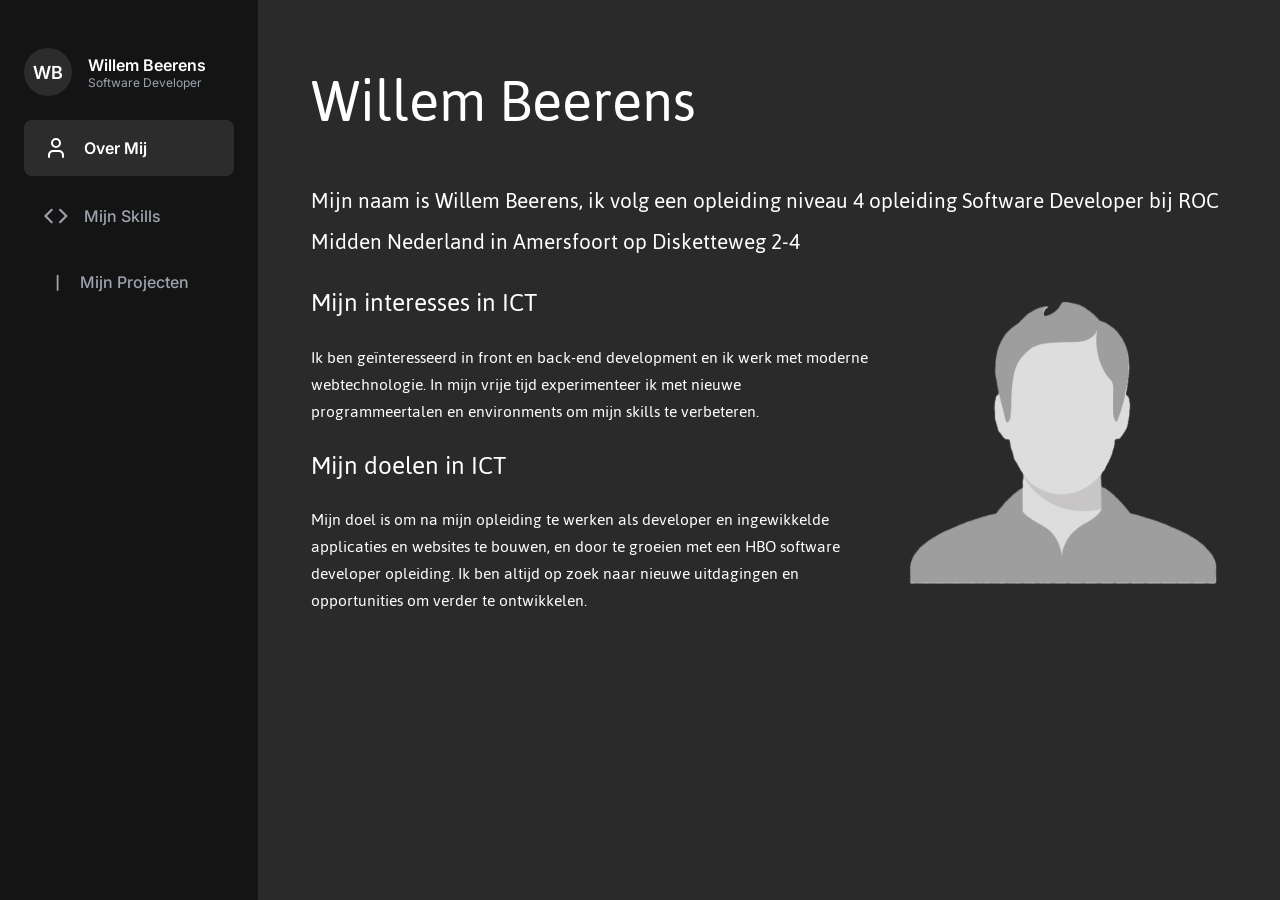
==== index.html @ 6ef70113 "readme.md" ====
<!DOCTYPE html>
<html lang="en">

<head>
    <meta charset="UTF-8">
    <meta name="viewport" content="width=device-width, initial-scale=1.0">
    <title>Over Mij</title>
    <link rel="stylesheet" href="index.css">
    <link rel="preconnect" href="https://fonts.googleapis.com">
    <link rel="preconnect" href="https://fonts.gstatic.com" crossorigin>
    <link href="https://fonts.googleapis.com/css2?family=Inter:wght@400;600&display=swap" rel="stylesheet">
    <link href="https://fonts.googleapis.com/css2?family=Jaldi&display=swap" rel="stylesheet">

</head>

<body>
    <header>
        <div class="sidebar">
            <div class="profile">
                <div class="avatar">
                    <p>WB</p>
                </div>
                <div>
                    <div class="naam">Willem Beerens</div>
                    <div class="naam2">Software Developer</div>
                </div>
            </div>
            <div class="navigatie">
                <a class="nav_overmij" href="index.html">
                    <svg xmlns="http://www.w3.org/2000/svg" width="24" height="24" viewBox="0 0 24 24" fill="none">
                        <path
                            d="M19.0008 21V19C19.0008 17.9391 18.5793 16.9217 17.8291 16.1716C17.0789 15.4214 16.0613 15 15.0003 15H8.99966C7.93867 15 6.92114 15.4214 6.17091 16.1716C5.42067 16.9217 4.9992 17.9391 4.9992 19V21M16.0005 7C16.0005 9.20914 14.2094 11 12 11C9.79061 11 7.99954 9.20914 7.99954 7C7.99954 4.79086 9.79061 3 12 3C14.2094 3 16.0005 4.79086 16.0005 7Z"
                            stroke="white" stroke-width="2" stroke-linecap="round" />
                    </svg>
                    <p>Over Mij</p>
                </a>
                <a class="nav_mijnskills" href="mijn_skills.html">
                    <svg xmlns="http://www.w3.org/2000/svg" width="23" height="14" viewBox="0 0 23 14" fill="none">
                        <path d="M15.4154 13L21.4159 7L15.4154 1M7.41475 1L1.41427 7L7.41475 13" stroke="#9CA3AF"
                            stroke-width="2" stroke-linecap="round" />
                    </svg>
                    <p>Mijn Skills</p>
                </a>
                <a class="nav_mijnprojecten" href="mijn_projecten.html">
                    <svg xmlns="http://www.w3.org/2000/svg" width="22" height="20" viewBox="0 0 22 20" fill="none">
                        <path
                            d="M15.0011 19V3C15e.0011 2.46957 14.7904 1.96086 14.4153 1.58579C14.0402 1.21071 13.5314 1 13.001 1H9.00064C8.47016 1 7.96142 1.21071 7.58631 1.58579C7.21121 1.96086 7.00048 2.46957 7.00048 3V19M3.00016 5H19.0014C20.1061 5 21.0016 5.89543 21.0016 7V17C21.0016 18.1046 20.1061 19 19.0014 19H3.00016C1.8955 19 1 18.1046 1 17V7C1 5.89543 1.8955 5 3.00016 5Z"
                            stroke="#9CA3AF" stroke-width="2" stroke-linecap="round" />
                    </svg>
                    <p>Mijn Projecten</p>
                </a>
            </div>
        </div>
        <div class="main">
            <div class="content">
                <p class="title">Willem Beerens</p>
                <p class="descriptie">Mijn naam is Willem Beerens, ik volg een opleiding niveau 4 opleiding Software
                    Developer bij ROC Midden
                    Nederland in Amersfoort op Disketteweg 2-4</p>
                <div class="content_row">
                    <div class="text">
                        <p class="title2">
                            Mijn interesses in ICT

                        </p>
                        <p class="kop">
                            Ik ben geïnteresseerd in front en back-end development en ik werk met moderne
                            webtechnologie. In mijn vrije tijd experimenteer ik met nieuwe
                            programmeertalen en environments om mijn skills te verbeteren.
                        </p>
                        <p class="title2">
                            Mijn doelen in ICT

                        </p>
                        <p class="kop">
                            Mijn doel is om na mijn opleiding te werken als developer en
                            ingewikkelde applicaties en websites te bouwen, en door te groeien met
                            een HBO software developer opleiding. Ik ben altijd op zoek naar
                            nieuwe uitdagingen en opportunities om verder te ontwikkelen.
                        </p>
                    </div>
                    <div class="foto">
                        <img src="placeholder.png" alt="placeholder">
                    </div>
                </div>
            </div>
        </div>
    </header>
</body>

</html>
---- index.css ----
body {
    margin: 0;
    background: #2A2A2A;
    font-family: "Inter", sans-serif;
}

header {
    display: flex;
}

.sidebar {
    position: sticky;
    top: 0;
    flex-shrink: 0;
    box-sizing: border-box;
    display: flex;
    width: 258px;
    padding: 48px 24px;
    height: 100vh;
    flex-direction: column;
    align-items: flex-start;
    gap: 24px;
    background: #141414;
}

.profile {
    display: flex;
    align-items: center;
    gap: 16px;
    align-self: stretch;
}

.avatar {
    display: flex;
    flex-shrink: 0;
    width: 48px;
    height: 48px;
    flex-direction: column;
    justify-content: center;
    align-items: center;
    border-radius: 24px;
    background: rgba(255, 255, 255, 0.10);
}

.avatar p {
    color: #FFF;
    font-family: "Inter", sans-serif;
    font-size: 18px;
    font-style: normal;
    font-weight: 600;
    line-height: normal;
}

.naam {
    color: #FFF;
    font-family: Inter;
    font-size: 16px;
    font-style: normal;
    font-weight: 600;
    line-height: normal;
    margin: 0px;
    display: flex;
    flex-direction: column;
    align-items: flex-start;
    gap: 2px;
}

.naam2 {
    margin: 0px;
    color: #9CA3AF;
    font-family: "Inter", sans-serif;
    font-size: 12px;
    font-style: normal;
    font-weight: 400;
    line-height: normal;
}

.navigatie {
    display: flex;
    flex-direction: column;
    align-items: flex-start;
    gap: 12px;
    align-self: stretch;
}

.navigatie a {
    text-decoration: none;
}

.nav_overmij {
    display: flex;
    padding: 16px 20px;
    align-items: center;
    gap: 16px;
    align-self: stretch;
    border-radius: 8px;
    background: rgba(255, 255, 255, 0.10);
}

.nav_overmij svg {
    width: 24px;
    height: 24px;
}

.nav_overmij p {
    margin: 0;
    color: #FFF;
    font-family: "Inter", sans-serif;
    font-size: 16px;
    font-style: normal;
    font-weight: 600;
    line-height: normal;
}

.nav_mijnskills {
    display: flex;
    padding: 16px 20px;
    align-items: center;
    gap: 16px;
    align-self: stretch;
    border-radius: 8px;
    background: rgba(0, 0, 0, 0.00);
}

.nav_mijnskills:hover {
    background-color: rgb(31, 31, 31)
}

.nav_mijnskills svg {
    width: 24px;
    height: 24px;
    stroke-width: 2px;
    stroke: #9CA3AF;
}

.nav_mijnskills p {
    margin: 0;
    color: #9CA3AF;
    font-family: "Inter", sans-serif;
    font-size: 16px;
    font-style: normal;
    font-weight: 500;
    line-height: normal;
}

.nav_mijnprojecten {
    display: flex;
    padding: 16px 20px;
    align-items: center;
    gap: 16px;
    align-self: stretch;
    border-radius: 8px;
    background: rgba(0, 0, 0, 0.00);
}

.nav_mijnprojecten:hover {
    background-color: rgb(31, 31, 31)
}

.nav_mijnprojecten svg {
    width: 20.002px;
    height: 18px;
    stroke-width: 2px;
    stroke: #9CA3AF;
}

.nav_mijnprojecten p {
    margin: 0;
    color: #9CA3AF;
    font-family: "Inter", sans-serif;
    font-size: 16px;
    font-style: normal;
    font-weight: 500;
    line-height: normal;
}

.main {
    box-sizing: border-box;
    display: flex;
    flex: 1;
    min-height: 100vh;
    padding: 48px 53px 0;
    align-items: flex-start;
}

.content {
    display: flex;
    max-width: 1077px;
    flex-direction: column;
    align-items: flex-start;
    gap: 24px;
}

.content p.title {
    margin: 0;
    align-self: stretch;
    color: #FFF;
    font-family: "Jaldi", sans-serif;
    font-size: 64px;
    font-style: normal;
    font-weight: 400;
    line-height: normal;
}

.content p.descriptie {
    margin: 0;
    align-self: stretch;
    color: #FFF;
    font-family: "Jaldi", sans-serif;
    font-size: 24px;
    font-style: normal;
    font-weight: 400;
    line-height: normal;
}

.content_row {
    display: flex;
    align-items: flex-start;
    gap: 24px;
    flex: 1 0 0;
    align-self: stretch;
}

.text {
    display: flex;
    width: 100%;
    max-width: 672px;
    flex-direction: column;
    align-items: flex-start;
    gap: 24px;
    align-self: stretch;
}

.title2 {
    margin: 0;
    color: #FFF;
    font-family: "Jaldi", sans-serif;
    font-size: 28px;
    font-weight: 400;
    line-height: 1.2;
}

.kop {
    margin: 0;
    color: #FFF;
    font-family: "Jaldi", sans-serif;
    font-size: 18px;
    font-weight: 400;
    line-height: 1.5;
}

.foto {
    width: 329px;
    flex-shrink: 0;
}

.foto img {
    display: block;
    width: 100%;
    height: auto;
}
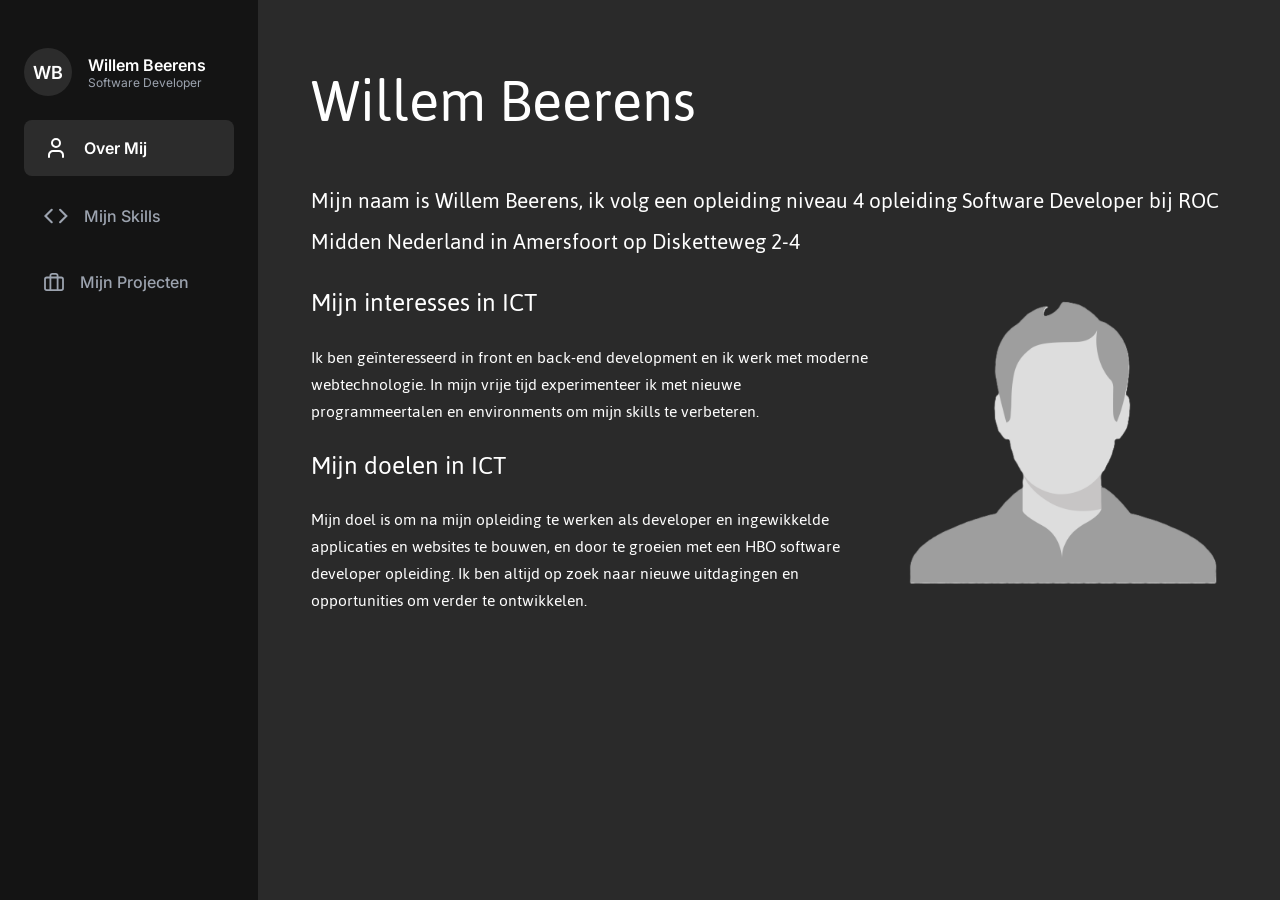
==== commit 29d7801d: "portfolio 1.0" ====
--- a/index.html
+++ b/index.html
@@ -5,7 +5,7 @@
     <meta charset="UTF-8">
     <meta name="viewport" content="width=device-width, initial-scale=1.0">
     <title>Over Mij</title>
-    <link rel="stylesheet" href="index.css">
+    <link rel="stylesheet" href="css/index.css">
     <link rel="preconnect" href="https://fonts.googleapis.com">
     <link rel="preconnect" href="https://fonts.gstatic.com" crossorigin>
     <link href="https://fonts.googleapis.com/css2?family=Inter:wght@400;600&display=swap" rel="stylesheet">
@@ -43,9 +43,9 @@
                 </a>
                 <a class="nav_mijnprojecten" href="mijn_projecten.html">
                     <svg xmlns="http://www.w3.org/2000/svg" width="22" height="20" viewBox="0 0 22 20" fill="none">
-                        <path
-                            d="M15.0011 19V3C15e.0011 2.46957 14.7904 1.96086 14.4153 1.58579C14.0402 1.21071 13.5314 1 13.001 1H9.00064C8.47016 1 7.96142 1.21071 7.58631 1.58579C7.21121 1.96086 7.00048 2.46957 7.00048 3V19M3.00016 5H19.0014C20.1061 5 21.0016 5.89543 21.0016 7V17C21.0016 18.1046 20.1061 19 19.0014 19H3.00016C1.8955 19 1 18.1046 1 17V7C1 5.89543 1.8955 5 3.00016 5Z"
-                            stroke="#9CA3AF" stroke-width="2" stroke-linecap="round" />
+                    <path
+                        d="M15.0011 19V3C15.0011 2.46957 14.7904 1.96086 14.4153 1.58579C14.0402 1.21071 13.5314 1 13.001 1H9.00064C8.47016 1 7.96142 1.21071 7.58631 1.58579C7.21121 1.96086 7.00048 2.46957 7.00048 3V19M3.00016 5H19.0014C20.1061 5 21.0016 5.89543 21.0016 7V17C21.0016 18.1046 20.1061 19 19.0014 19H3.00016C1.8955 19 1 18.1046 1 17V7C1 5.89543 1.8955 5 3.00016 5Z"
+                        stroke="#9CA3AF" stroke-width="2" stroke-linecap="round" />
                     </svg>
                     <p>Mijn Projecten</p>
                 </a>
--- a/css/index.css
+++ b/css/index.css
@@ -0,0 +1,263 @@
+body {
+    margin: 0;
+    background: #2A2A2A;
+    font-family: "Inter", sans-serif;
+}
+
+header {
+    display: flex;
+}
+
+.sidebar {
+    position: sticky;
+    top: 0;
+    flex-shrink: 0;
+    box-sizing: border-box;
+    display: flex;
+    width: 258px;
+    padding: 48px 24px;
+    height: 100vh;
+    flex-direction: column;
+    align-items: flex-start;
+    gap: 24px;
+    background: #141414;
+}
+
+.profile {
+    display: flex;
+    align-items: center;
+    gap: 16px;
+    align-self: stretch;
+}
+
+.avatar {
+    display: flex;
+    flex-shrink: 0;
+    width: 48px;
+    height: 48px;
+    flex-direction: column;
+    justify-content: center;
+    align-items: center;
+    border-radius: 24px;
+    background: rgba(255, 255, 255, 0.10);
+}
+
+.avatar p {
+    color: #FFF;
+    font-family: "Inter", sans-serif;
+    font-size: 18px;
+    font-style: normal;
+    font-weight: 600;
+    line-height: normal;
+}
+
+.naam {
+    color: #FFF;
+    font-family: Inter;
+    font-size: 16px;
+    font-style: normal;
+    font-weight: 600;
+    line-height: normal;
+    margin: 0px;
+    display: flex;
+    flex-direction: column;
+    align-items: flex-start;
+    gap: 2px;
+}
+
+.naam2 {
+    margin: 0px;
+    color: #9CA3AF;
+    font-family: "Inter", sans-serif;
+    font-size: 12px;
+    font-style: normal;
+    font-weight: 400;
+    line-height: normal;
+}
+
+.navigatie {
+    display: flex;
+    flex-direction: column;
+    align-items: flex-start;
+    gap: 12px;
+    align-self: stretch;
+}
+
+.navigatie a {
+    text-decoration: none;
+}
+
+.nav_overmij {
+    display: flex;
+    padding: 16px 20px;
+    align-items: center;
+    gap: 16px;
+    align-self: stretch;
+    border-radius: 8px;
+    background: rgba(255, 255, 255, 0.10);
+}
+
+.nav_overmij svg path{
+    width: 24px;
+    height: 24px;
+    stroke-width: 2px;
+    stroke: #FFF;
+}
+
+.nav_overmij p {
+    margin: 0;
+    color: #FFF;
+    font-family: "Inter", sans-serif;
+    font-size: 16px;
+    font-style: normal;
+    font-weight: 600;
+    line-height: normal;
+}
+
+.nav_mijnskills {
+    display: flex;
+    padding: 16px 20px;
+    align-items: center;
+    gap: 16px;
+    align-self: stretch;
+    border-radius: 8px;
+    background: rgba(0, 0, 0, 0.00);
+}
+
+.nav_mijnskills:hover {
+    background-color: rgb(31, 31, 31)
+}
+
+.nav_mijnskills svg {
+    width: 24px;
+    height: 24px;
+    stroke-width: 2px;
+    stroke: #9CA3AF;
+}
+
+.nav_mijnskills p {
+    margin: 0;
+    color: #9CA3AF;
+    font-family: "Inter", sans-serif;
+    font-size: 16px;
+    font-style: normal;
+    font-weight: 500;
+    line-height: normal;
+}
+
+.nav_mijnprojecten {
+    display: flex;
+    padding: 16px 20px;
+    align-items: center;
+    gap: 16px;
+    align-self: stretch;
+    border-radius: 8px;
+    background: rgba(0, 0, 0, 0.00);
+}
+
+.nav_mijnprojecten:hover {
+    background-color: rgb(31, 31, 31)
+}
+
+.nav_mijnprojecten svg {
+    width: 20.002px;
+    height: 18px;
+    stroke-width: 2px;
+    stroke: #9CA3AF;
+}
+
+.nav_mijnprojecten p {
+    margin: 0;
+    color: #9CA3AF;
+    font-family: "Inter", sans-serif;
+    font-size: 16px;
+    font-style: normal;
+    font-weight: 500;
+    line-height: normal;
+}
+
+.main {
+    box-sizing: border-box;
+    display: flex;
+    flex: 1;
+    min-height: 100vh;
+    padding: 48px 53px 0;
+    align-items: flex-start;
+}
+
+.content {
+    display: flex;
+    max-width: 1077px;
+    flex-direction: column;
+    align-items: flex-start;
+    gap: 24px;
+}
+
+.content p.title {
+    margin: 0;
+    align-self: stretch;
+    color: #FFF;
+    font-family: "Jaldi", sans-serif;
+    font-size: 64px;
+    font-style: normal;
+    font-weight: 400;
+    line-height: normal;
+}
+
+.content p.descriptie {
+    margin: 0;
+    align-self: stretch;
+    color: #FFF;
+    font-family: "Jaldi", sans-serif;
+    font-size: 24px;
+    font-style: normal;
+    font-weight: 400;
+    line-height: normal;
+}
+
+.content_row {
+    display: flex;
+    align-items: flex-start;
+    gap: 24px;
+    flex: 1 0 0;
+    align-self: stretch;
+}
+
+.text {
+    display: flex;
+    width: 100%;
+    max-width: 672px;
+    flex-direction: column;
+    align-items: flex-start;
+    gap: 24px;
+    align-self: stretch;
+}
+
+.title2 {
+    margin: 0;
+    color: #FFF;
+    font-family: "Jaldi", sans-serif;
+    font-size: 28px;
+    font-weight: 400;
+    line-height: 1.2;
+}
+
+.kop {
+    margin: 0;
+    color: #FFF;
+    font-family: "Jaldi", sans-serif;
+    font-size: 18px;
+    font-weight: 400;
+    line-height: 1.5;
+}
+
+.foto {
+    width: 329px;
+    flex-shrink: 0;
+}
+
+.foto img {
+    display: block;
+    width: 100%;
+    height: auto;
+}
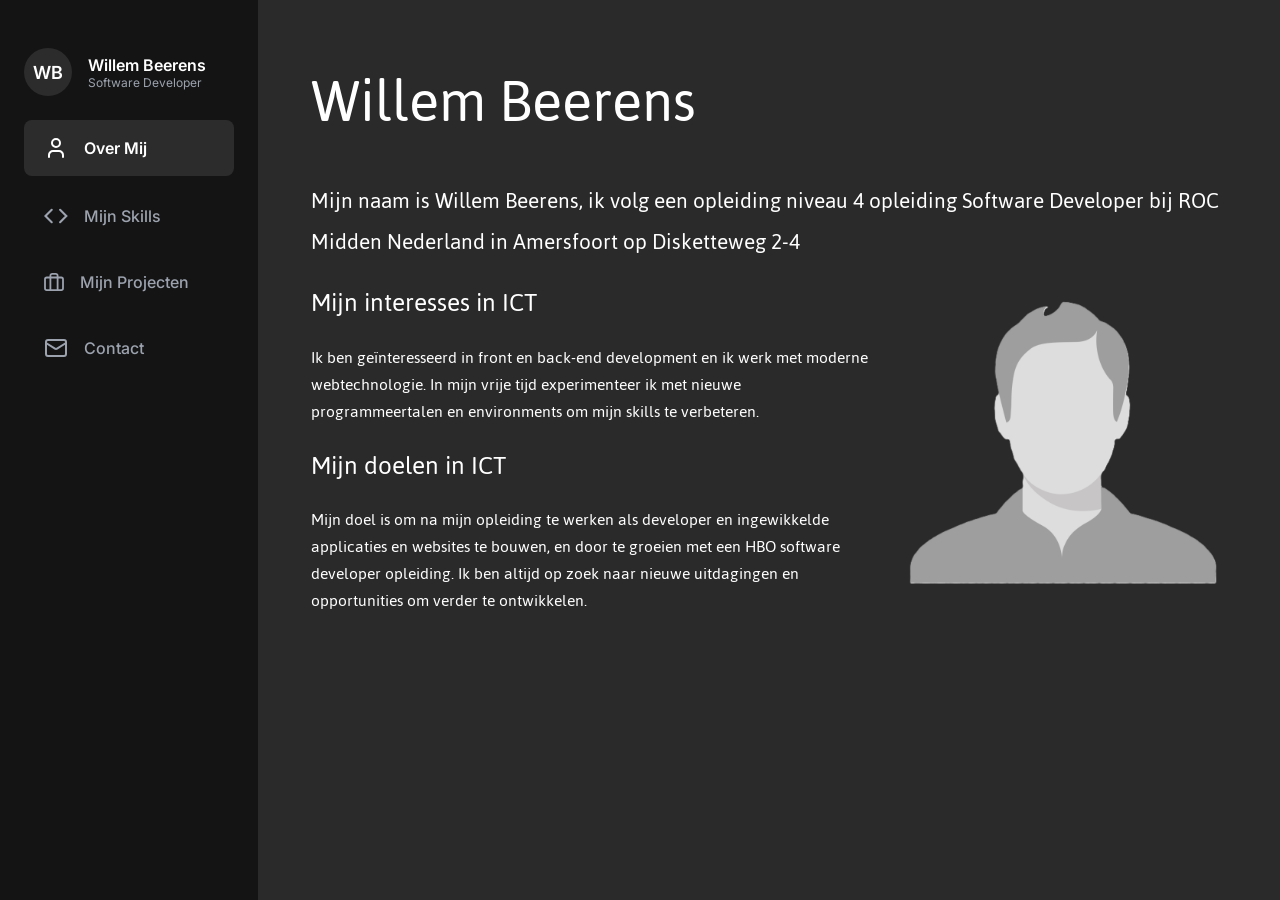
==== commit 04f6efb5: "contact pagina toegevoegd!" ====
--- a/index.html
+++ b/index.html
@@ -49,6 +49,15 @@
                     </svg>
                     <p>Mijn Projecten</p>
                 </a>
+                <a class="nav_contact" href="contact.html">
+                    <svg xmlns="http://www.w3.org/2000/svg" width="24" height="24" viewBox="0 0 24 24" fill="none">
+                        <path d="M4 4H20C21.1046 4 22 4.89543 22 6V18C22 19.1046 21.1046 20 20 20H4C2.89543 20 2 19.1046 2 18V6C2 4.89543 2.89543 4 4 4Z"
+                            stroke="#9CA3AF" stroke-width="2" stroke-linecap="round" stroke-linejoin="round" />
+                        <path d="M22 7L13.03 12.7C12.72 12.89 12.36 13 12 13C11.64 13 11.28 12.89 10.97 12.7L2 7"
+                            stroke="#9CA3AF" stroke-width="2" stroke-linecap="round" stroke-linejoin="round" />
+                    </svg>
+                    <p>Contact</p>
+                </a>
             </div>
         </div>
         <div class="main">
@@ -80,7 +89,7 @@
                         </p>
                     </div>
                     <div class="foto">
-                        <img src="placeholder.png" alt="placeholder">
+                        <img src="images/placeholder.png" alt="placeholder">
                     </div>
                 </div>
             </div>
--- a/css/index.css
+++ b/css/index.css
@@ -176,6 +176,35 @@
     line-height: normal;
 }
 
+.nav_contact {
+    display: flex;
+    padding: 16px 20px;
+    align-items: center;
+    gap: 16px;
+    align-self: stretch;
+    border-radius: 8px;
+    background: rgba(0, 0, 0, 0.00);
+}
+
+.nav_contact:hover {
+    background-color: rgb(31, 31, 31);
+}
+
+.nav_contact svg {
+    width: 24px;
+    height: 24px;
+}
+
+.nav_contact p {
+    margin: 0;
+    color: #9CA3AF;
+    font-family: "Inter", sans-serif;
+    font-size: 16px;
+    font-style: normal;
+    font-weight: 500;
+    line-height: normal;
+}
+
 .main {
     box-sizing: border-box;
     display: flex;
